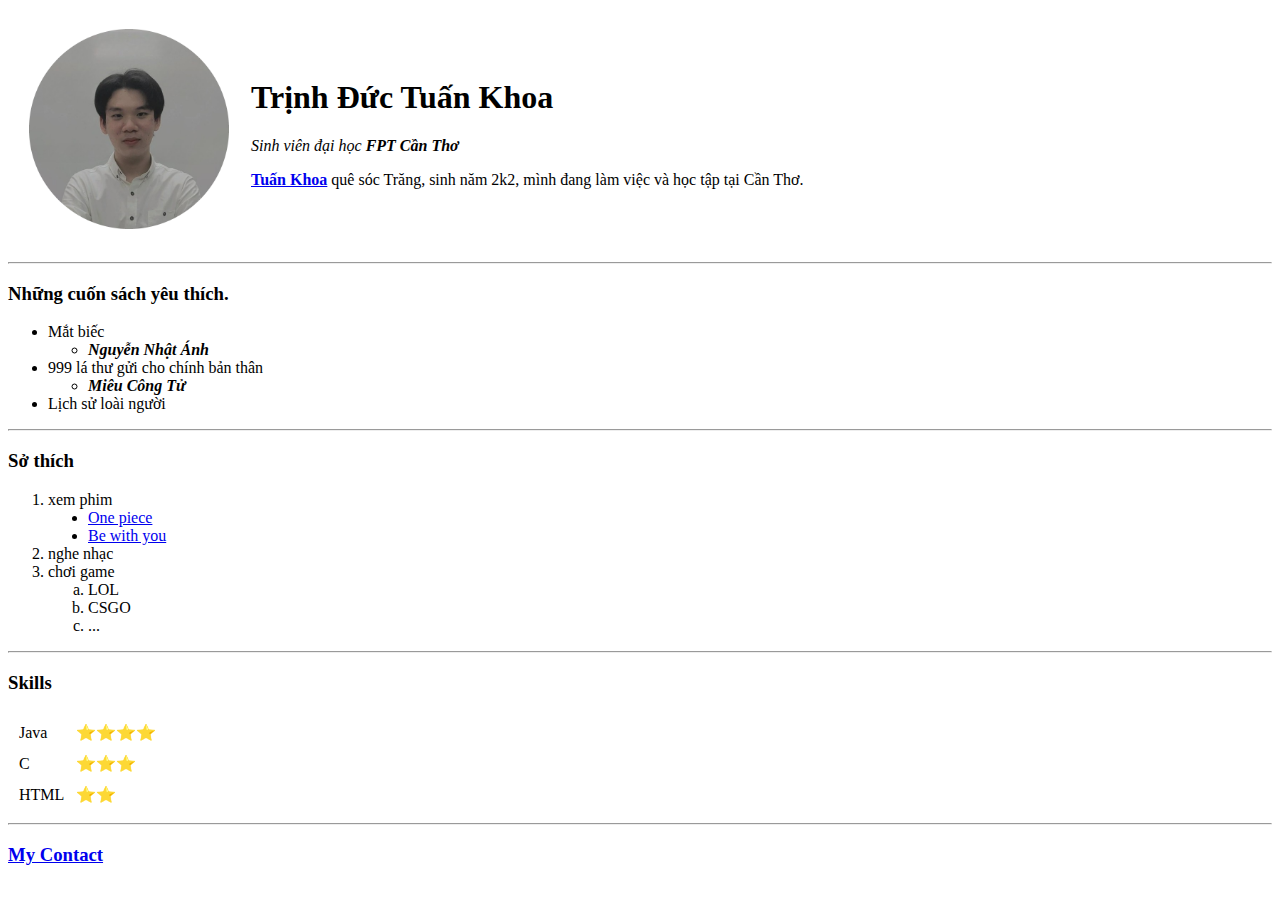
==== index.html @ 0e24ae25 "Add new file" ====
<!DOCTYPE html>
<html>

<head>
  <meta charset="utf-8">
  <title> Khoa's Personal Site</title> <!--dùng để hiển thị tên trên thanh tab-->
</head>

<body>
  <table cellspacing="20"> <!-- cellspacing được dùng để tạo khoảng các giữa 2 cột với nhau-->
    <tr>
      <td> <img src="images/Khoa_tron.png" alt="Khoa profile picture" height="200" title="This is a picture of Khoa"></td>
      <td>
        <h1>Trịnh Đức Tuấn Khoa</h1>
        <p><em>Sinh viên đại học <strong>FPT Cần Thơ</strong></em></p>
        <p><strong><a href="https://www.facebook.com/Pha.17.4/" target="_blank">Tuấn Khoa</a></strong> quê sóc Trăng, sinh năm 2k2,  mình đang làm việc và học tập tại Cần Thơ.</p>
      </td>
    </tr>
  </table>
  <hr>
  <h3>Những cuốn sách yêu thích.</h3>
  <ul>
    <li>Mắt biếc</li>
    <ul style="list-style-type:circle">
      <li> <em><strong>Nguyễn Nhật Ánh</strong></em> </li>
    </ul>
    <li>999 lá thư gửi cho chính bản thân</li>
    <ul style="list-style-type:circle">
      <li> <em><strong>Miêu Công Tử</strong></em> </li>
    </ul>
    <li>Lịch sử loài người</li>
  </ul>
  <hr>
  <h3>Sở thích</h3>
  <ol>
    <li>xem phim</li>
    <ul style="list-style-type:disc">
      <li><a href="https://www.iq.com/play/one-piece-episode-1002-lgpvgyfhlo?lang=en_us">One piece</a></li>
      <li><a href="https://motphimtv.com/phim/va-em-se-den-425.html">Be with you</a></li>
    </ul>
    <li>nghe nhạc</li>
    <li>chơi game</li>
    <ol type="a">
      <li> LOL</li>
      <li> CSGO</li>
      <li>...</li>
    </ol>
  </ol>
  <hr>
  <h3>Skills</h3>
  <table cellspacing="10">
    <tr>
      <td>Java</td>
      <td>⭐⭐⭐⭐</td>
    </tr>
    <tr>
      <td>C</td>
      <td>⭐⭐⭐</td>
    </tr>
    <tr>
      <td>HTML</td>
      <td>⭐⭐</td>
    </tr>
  </table>

  <hr>
  <h3><a href="My_Contact.html">My Contact</a></h3>
</body>

</html>
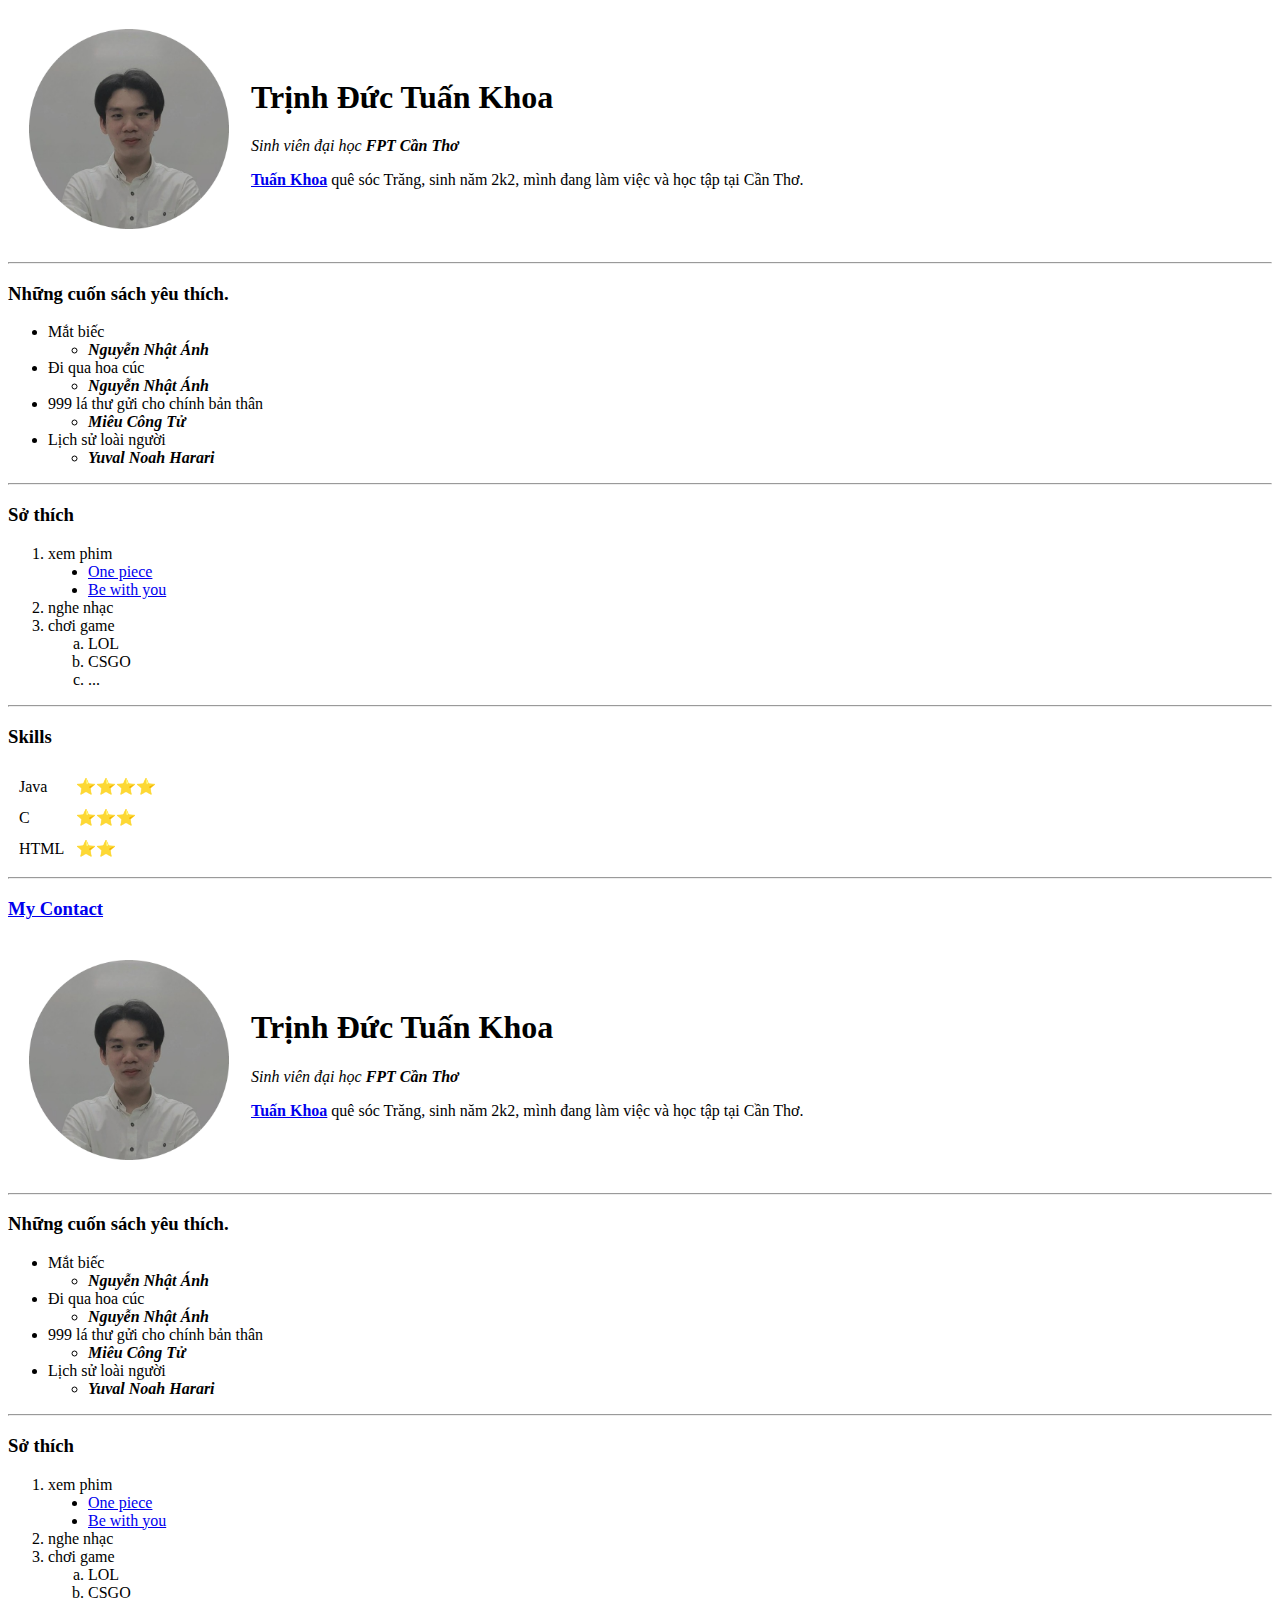
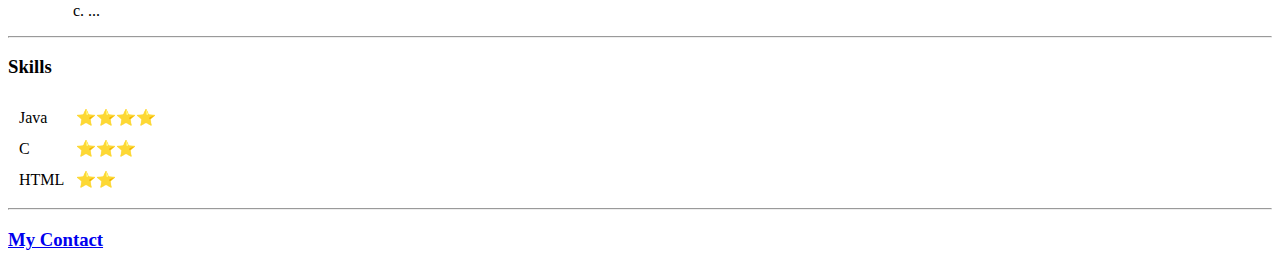
==== commit a0c06d39: "Update index.html" ====
--- a/index.html
+++ b/index.html
@@ -24,11 +24,18 @@
     <ul style="list-style-type:circle">
       <li> <em><strong>Nguyễn Nhật Ánh</strong></em> </li>
     </ul>
+    <li>Đi qua hoa cúc</li>
+    <ul style="list-style-type:circle">
+      <li> <em><strong>Nguyễn Nhật Ánh</strong></em> </li>
+    </ul>
     <li>999 lá thư gửi cho chính bản thân</li>
     <ul style="list-style-type:circle">
       <li> <em><strong>Miêu Công Tử</strong></em> </li>
     </ul>
     <li>Lịch sử loài người</li>
+    <ul  style="list-style-type:circle">
+      <li><em><strong>Yuval Noah Harari </strong></em></li>
+    </ul>
   </ul>
   <hr>
   <h3>Sở thích</h3>
@@ -68,3 +75,80 @@
 </body>
 
 </html>
+<!DOCTYPE html>
+<html>
+
+<head>
+  <meta charset="utf-8">
+  <title> Khoa's Personal Site</title> <!--dùng để hiển thị tên trên thanh tab-->
+</head>
+
+<body>
+  <table cellspacing="20"> <!-- cellspacing được dùng để tạo khoảng các giữa 2 cột với nhau-->
+    <tr>
+      <td> <img src="images/Khoa_tron.png" alt="Khoa profile picture" height="200" title="This is a picture of Khoa"></td>
+      <td>
+        <h1>Trịnh Đức Tuấn Khoa</h1>
+        <p><em>Sinh viên đại học <strong>FPT Cần Thơ</strong></em></p>
+        <p><strong><a href="https://www.facebook.com/Pha.17.4/" target="_blank">Tuấn Khoa</a></strong> quê sóc Trăng, sinh năm 2k2,  mình đang làm việc và học tập tại Cần Thơ.</p>
+      </td>
+    </tr>
+  </table>
+  <hr>
+  <h3>Những cuốn sách yêu thích.</h3>
+  <ul>
+    <li>Mắt biếc</li>
+    <ul style="list-style-type:circle">
+      <li> <em><strong>Nguyễn Nhật Ánh</strong></em> </li>
+    </ul>
+    <li>Đi qua hoa cúc</li>
+    <ul style="list-style-type:circle">
+      <li> <em><strong>Nguyễn Nhật Ánh</strong></em> </li>
+    </ul>
+    <li>999 lá thư gửi cho chính bản thân</li>
+    <ul style="list-style-type:circle">
+      <li> <em><strong>Miêu Công Tử</strong></em> </li>
+    </ul>
+    <li>Lịch sử loài người</li>
+    <ul  style="list-style-type:circle">
+      <li><em><strong>Yuval Noah Harari </strong></em></li>
+    </ul>
+  </ul>
+  <hr>
+  <h3>Sở thích</h3>
+  <ol>
+    <li>xem phim</li>
+    <ul style="list-style-type:disc">
+      <li><a href="https://www.iq.com/play/one-piece-episode-1002-lgpvgyfhlo?lang=en_us">One piece</a></li>
+      <li><a href="https://motphimtv.com/phim/va-em-se-den-425.html">Be with you</a></li>
+    </ul>
+    <li>nghe nhạc</li>
+    <li>chơi game</li>
+    <ol type="a">
+      <li> LOL</li>
+      <li> CSGO</li>
+      <li>...</li>
+    </ol>
+  </ol>
+  <hr>
+  <h3>Skills</h3>
+  <table cellspacing="10">
+    <tr>
+      <td>Java</td>
+      <td>⭐⭐⭐⭐</td>
+    </tr>
+    <tr>
+      <td>C</td>
+      <td>⭐⭐⭐</td>
+    </tr>
+    <tr>
+      <td>HTML</td>
+      <td>⭐⭐</td>
+    </tr>
+  </table>
+
+  <hr>
+  <h3><a href="My_Contact.html">My Contact</a></h3>
+</body>
+
+</html>
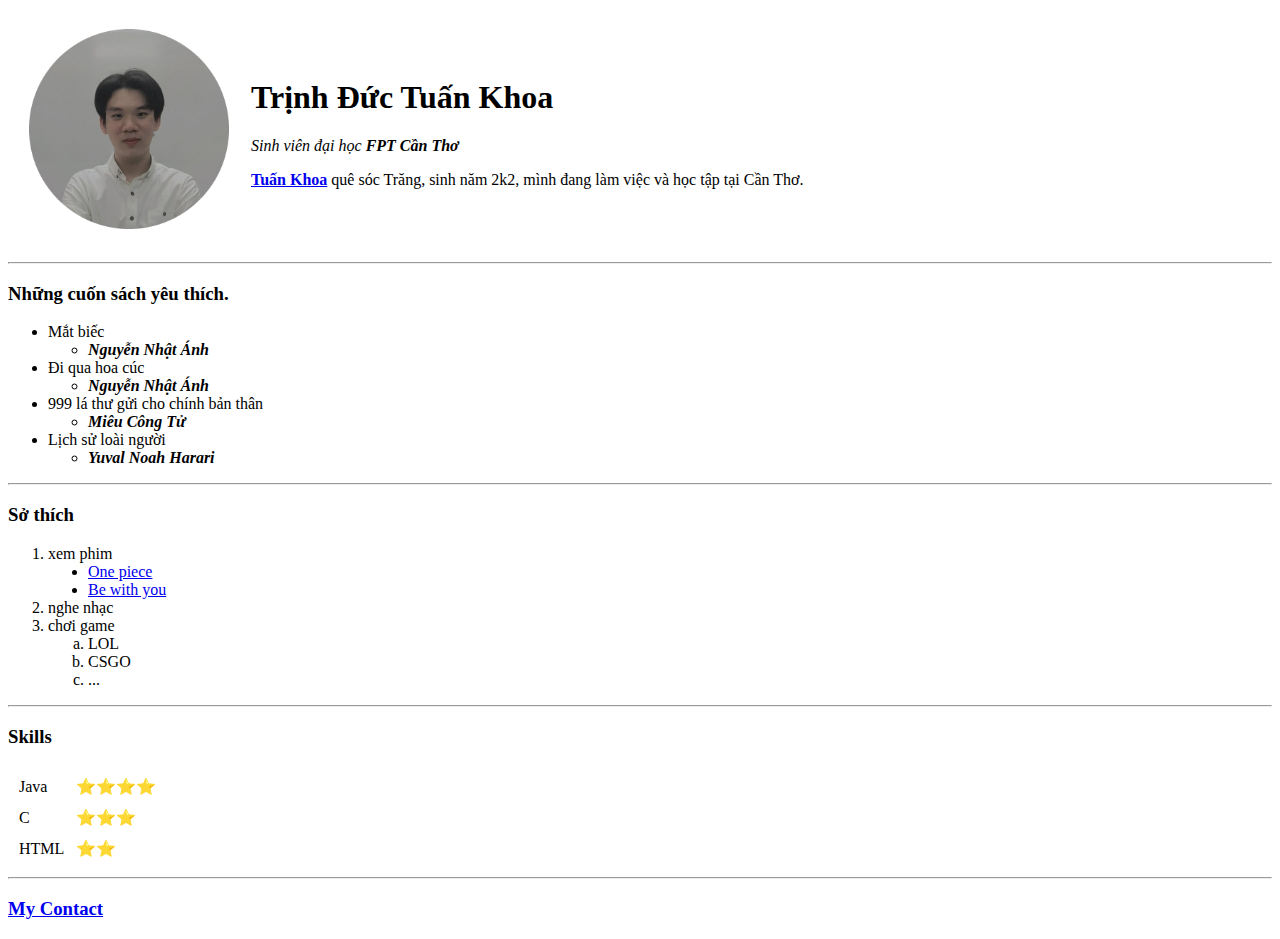
==== commit 5edf41e4: "Update index.html" ====
--- a/index.html
+++ b/index.html
@@ -75,80 +75,3 @@
 </body>
 
 </html>
-<!DOCTYPE html>
-<html>
-
-<head>
-  <meta charset="utf-8">
-  <title> Khoa's Personal Site</title> <!--dùng để hiển thị tên trên thanh tab-->
-</head>
-
-<body>
-  <table cellspacing="20"> <!-- cellspacing được dùng để tạo khoảng các giữa 2 cột với nhau-->
-    <tr>
-      <td> <img src="images/Khoa_tron.png" alt="Khoa profile picture" height="200" title="This is a picture of Khoa"></td>
-      <td>
-        <h1>Trịnh Đức Tuấn Khoa</h1>
-        <p><em>Sinh viên đại học <strong>FPT Cần Thơ</strong></em></p>
-        <p><strong><a href="https://www.facebook.com/Pha.17.4/" target="_blank">Tuấn Khoa</a></strong> quê sóc Trăng, sinh năm 2k2,  mình đang làm việc và học tập tại Cần Thơ.</p>
-      </td>
-    </tr>
-  </table>
-  <hr>
-  <h3>Những cuốn sách yêu thích.</h3>
-  <ul>
-    <li>Mắt biếc</li>
-    <ul style="list-style-type:circle">
-      <li> <em><strong>Nguyễn Nhật Ánh</strong></em> </li>
-    </ul>
-    <li>Đi qua hoa cúc</li>
-    <ul style="list-style-type:circle">
-      <li> <em><strong>Nguyễn Nhật Ánh</strong></em> </li>
-    </ul>
-    <li>999 lá thư gửi cho chính bản thân</li>
-    <ul style="list-style-type:circle">
-      <li> <em><strong>Miêu Công Tử</strong></em> </li>
-    </ul>
-    <li>Lịch sử loài người</li>
-    <ul  style="list-style-type:circle">
-      <li><em><strong>Yuval Noah Harari </strong></em></li>
-    </ul>
-  </ul>
-  <hr>
-  <h3>Sở thích</h3>
-  <ol>
-    <li>xem phim</li>
-    <ul style="list-style-type:disc">
-      <li><a href="https://www.iq.com/play/one-piece-episode-1002-lgpvgyfhlo?lang=en_us">One piece</a></li>
-      <li><a href="https://motphimtv.com/phim/va-em-se-den-425.html">Be with you</a></li>
-    </ul>
-    <li>nghe nhạc</li>
-    <li>chơi game</li>
-    <ol type="a">
-      <li> LOL</li>
-      <li> CSGO</li>
-      <li>...</li>
-    </ol>
-  </ol>
-  <hr>
-  <h3>Skills</h3>
-  <table cellspacing="10">
-    <tr>
-      <td>Java</td>
-      <td>⭐⭐⭐⭐</td>
-    </tr>
-    <tr>
-      <td>C</td>
-      <td>⭐⭐⭐</td>
-    </tr>
-    <tr>
-      <td>HTML</td>
-      <td>⭐⭐</td>
-    </tr>
-  </table>
-
-  <hr>
-  <h3><a href="My_Contact.html">My Contact</a></h3>
-</body>
-
-</html>
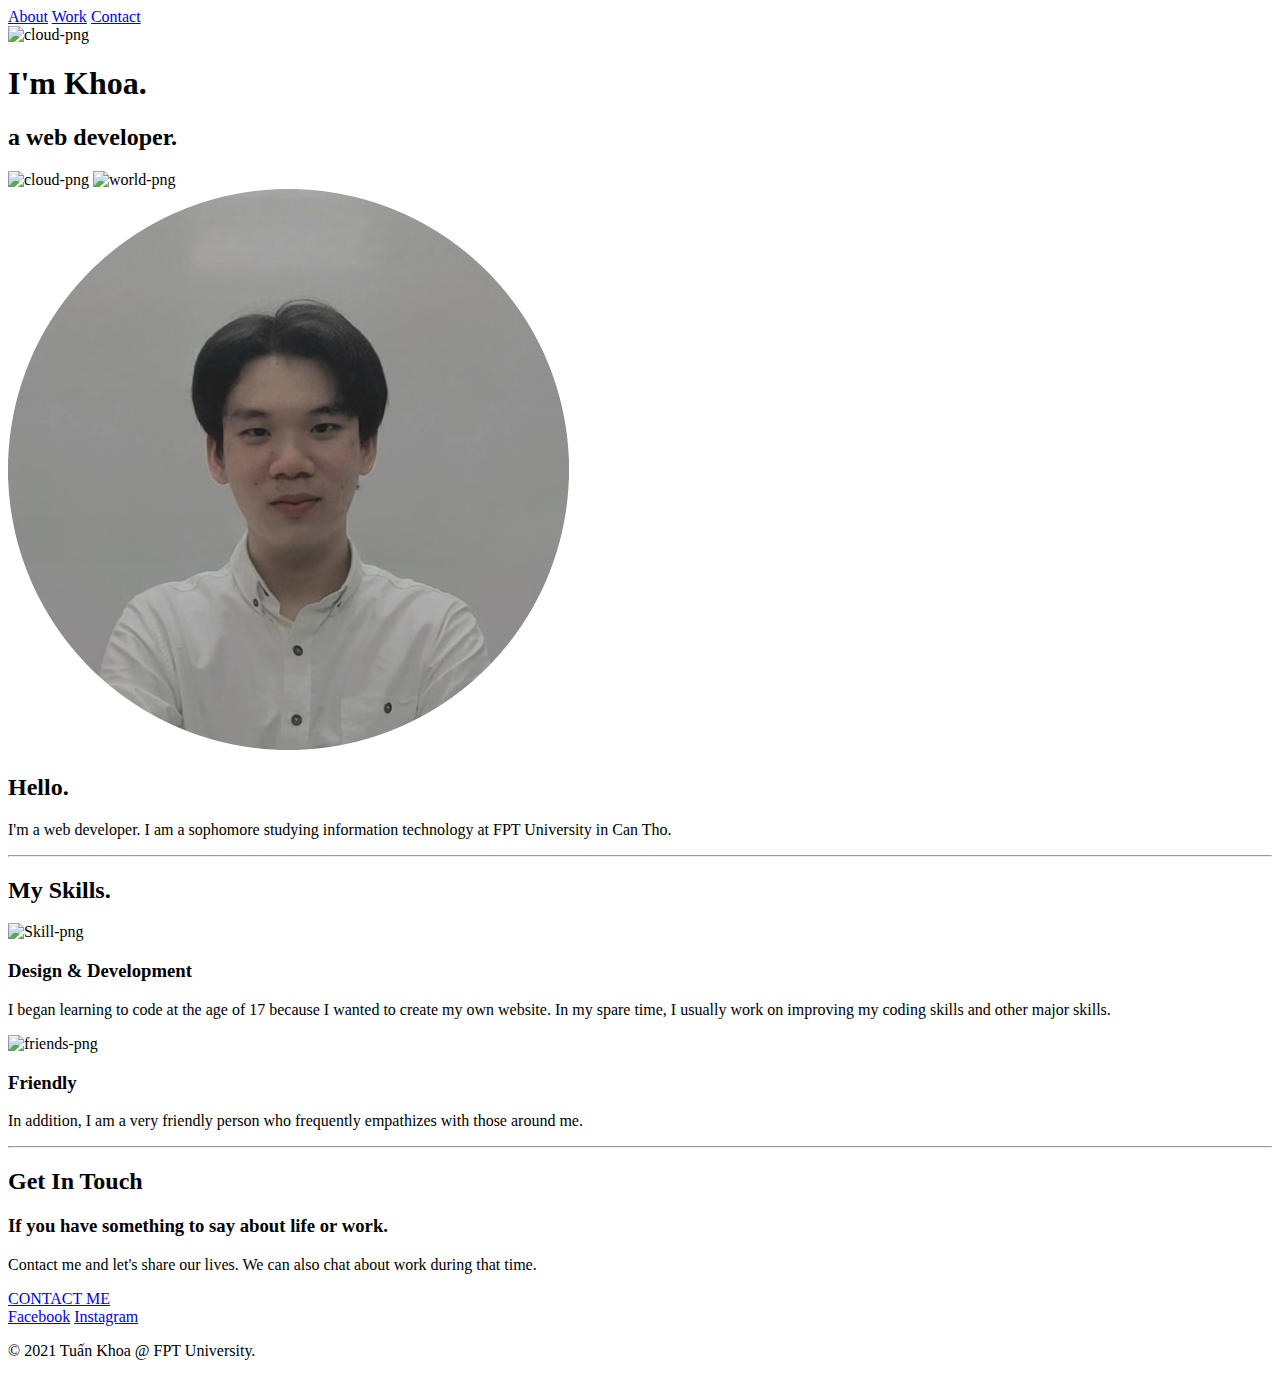
==== commit f5b070bd: "Update index.html" ====
--- a/index.html
+++ b/index.html
@@ -1,77 +1,66 @@
 <!DOCTYPE html>
-<html>
+<html lang="en" dir="ltr">
 
 <head>
   <meta charset="utf-8">
-  <title> Khoa's Personal Site</title> <!--dùng để hiển thị tên trên thanh tab-->
+  <title>Tuấn Khoa</title>
+  <link rel="stylesheet" type="text/css" href="css/styles.css">
+  <link rel="icon" href="Avatars.png">
+  <link rel="preconnect" href="https://fonts.googleapis.com">
+  <link rel="preconnect" href="https://fonts.gstatic.com" crossorigin>
+  <link href="https://fonts.googleapis.com/css2?family=Imperial+Script&family=Merriweather&family=Montserrat&display=swap" rel="stylesheet">
 </head>
 
 <body>
-  <table cellspacing="20"> <!-- cellspacing được dùng để tạo khoảng các giữa 2 cột với nhau-->
-    <tr>
-      <td> <img src="images/Khoa_tron.png" alt="Khoa profile picture" height="200" title="This is a picture of Khoa"></td>
-      <td>
-        <h1>Trịnh Đức Tuấn Khoa</h1>
-        <p><em>Sinh viên đại học <strong>FPT Cần Thơ</strong></em></p>
-        <p><strong><a href="https://www.facebook.com/Pha.17.4/" target="_blank">Tuấn Khoa</a></strong> quê sóc Trăng, sinh năm 2k2,  mình đang làm việc và học tập tại Cần Thơ.</p>
-      </td>
-    </tr>
-  </table>
-  <hr>
-  <h3>Những cuốn sách yêu thích.</h3>
-  <ul>
-    <li>Mắt biếc</li>
-    <ul style="list-style-type:circle">
-      <li> <em><strong>Nguyễn Nhật Ánh</strong></em> </li>
-    </ul>
-    <li>Đi qua hoa cúc</li>
-    <ul style="list-style-type:circle">
-      <li> <em><strong>Nguyễn Nhật Ánh</strong></em> </li>
-    </ul>
-    <li>999 lá thư gửi cho chính bản thân</li>
-    <ul style="list-style-type:circle">
-      <li> <em><strong>Miêu Công Tử</strong></em> </li>
-    </ul>
-    <li>Lịch sử loài người</li>
-    <ul  style="list-style-type:circle">
-      <li><em><strong>Yuval Noah Harari </strong></em></li>
-    </ul>
-  </ul>
-  <hr>
-  <h3>Sở thích</h3>
-  <ol>
-    <li>xem phim</li>
-    <ul style="list-style-type:disc">
-      <li><a href="https://www.iq.com/play/one-piece-episode-1002-lgpvgyfhlo?lang=en_us">One piece</a></li>
-      <li><a href="https://motphimtv.com/phim/va-em-se-den-425.html">Be with you</a></li>
-    </ul>
-    <li>nghe nhạc</li>
-    <li>chơi game</li>
-    <ol type="a">
-      <li> LOL</li>
-      <li> CSGO</li>
-      <li>...</li>
-    </ol>
-  </ol>
-  <hr>
-  <h3>Skills</h3>
-  <table cellspacing="10">
-    <tr>
-      <td>Java</td>
-      <td>⭐⭐⭐⭐</td>
-    </tr>
-    <tr>
-      <td>C</td>
-      <td>⭐⭐⭐</td>
-    </tr>
-    <tr>
-      <td>HTML</td>
-      <td>⭐⭐</td>
-    </tr>
-  </table>
+  <div class="topnav">
+    <a class="topnav-hover" href="#about">About</a>
+    <a class="topnav-hover" href="#work">Work</a>
+    <a class="topnav-hover" href="#contact">Contact</a>
+  </div>
+  <div class="top">
+    <img class="top-cloud" src="images/cloud (1).png" alt="cloud-png">
+    <h1>I'm Khoa.</h1>
+    <h2 class="haha">a web developer.</h2>
+    <img class="bot-cloud" src="images/cloud (1).png" alt="cloud-png">
+    <img class="world" src="images/world.png" alt="world-png">
+  </div>
 
-  <hr>
-  <h3><a href="My_Contact.html">My Contact</a></h3>
+  <div class="middle-container">
+    <div id="about" class="profile">
+      <img class="Khoa-picture" src="images/Khoa_tron.png" alt="Khoa's picture">
+      <h2>Hello.</h2>
+      <p class="intro">I'm a web developer. I am a sophomore studying information technology at FPT University in Can Tho.</p>
+    </div>
+    <hr>
+    <div id="work" class="skills">
+      <h2>My Skills.</h2>
+      <div class="skill-row">
+        <img class="skill-img" src="images/skill.png" alt="Skill-png">
+        <h3>Design & Development</h3>
+        <p>I began learning to code at the age of 17 because I wanted to create my own website. In my spare time, I usually work on improving my coding skills and other major skills.</p>
+      </div>
+      <div class="skill-row">
+        <img class="friends-img" src="images/friends.png" alt="friends-png">
+        <h3>Friendly</h3>
+        <p>In addition, I am a very friendly person who frequently empathizes with those around me.</p>
+      </div>
+    </div>
+    <hr>
+    <div class="contact-me-img">
+      <h2>Get In Touch</h2>
+    </div>
+    <div id="contact" class="contact-me">
+      <h3 class="description-contact-me">If you have something to say about life or work.</h3>
+      <p class="description-contact-me">Contact me and let's share our lives. We can also chat about work during that time.</p>
+      <a class="btn" href="mailto:tuankhoa17402@gmail.com">CONTACT ME</a> <br>
+    </div>
+  </div>
+
+  <div class="bottom-container">
+    <a class="footer-link" href="https://www.facebook.com/Pha.17.4/" target="_blank"> Facebook</a>
+    <a class="footer-link" href="https://www.instagram.com/tdtkhoa.174/" target="_blank"> Instagram</a>
+    <p class="end">© 2021 Tuấn Khoa @ FPT University.</p>
+  </div>
 </body>
 
 </html>
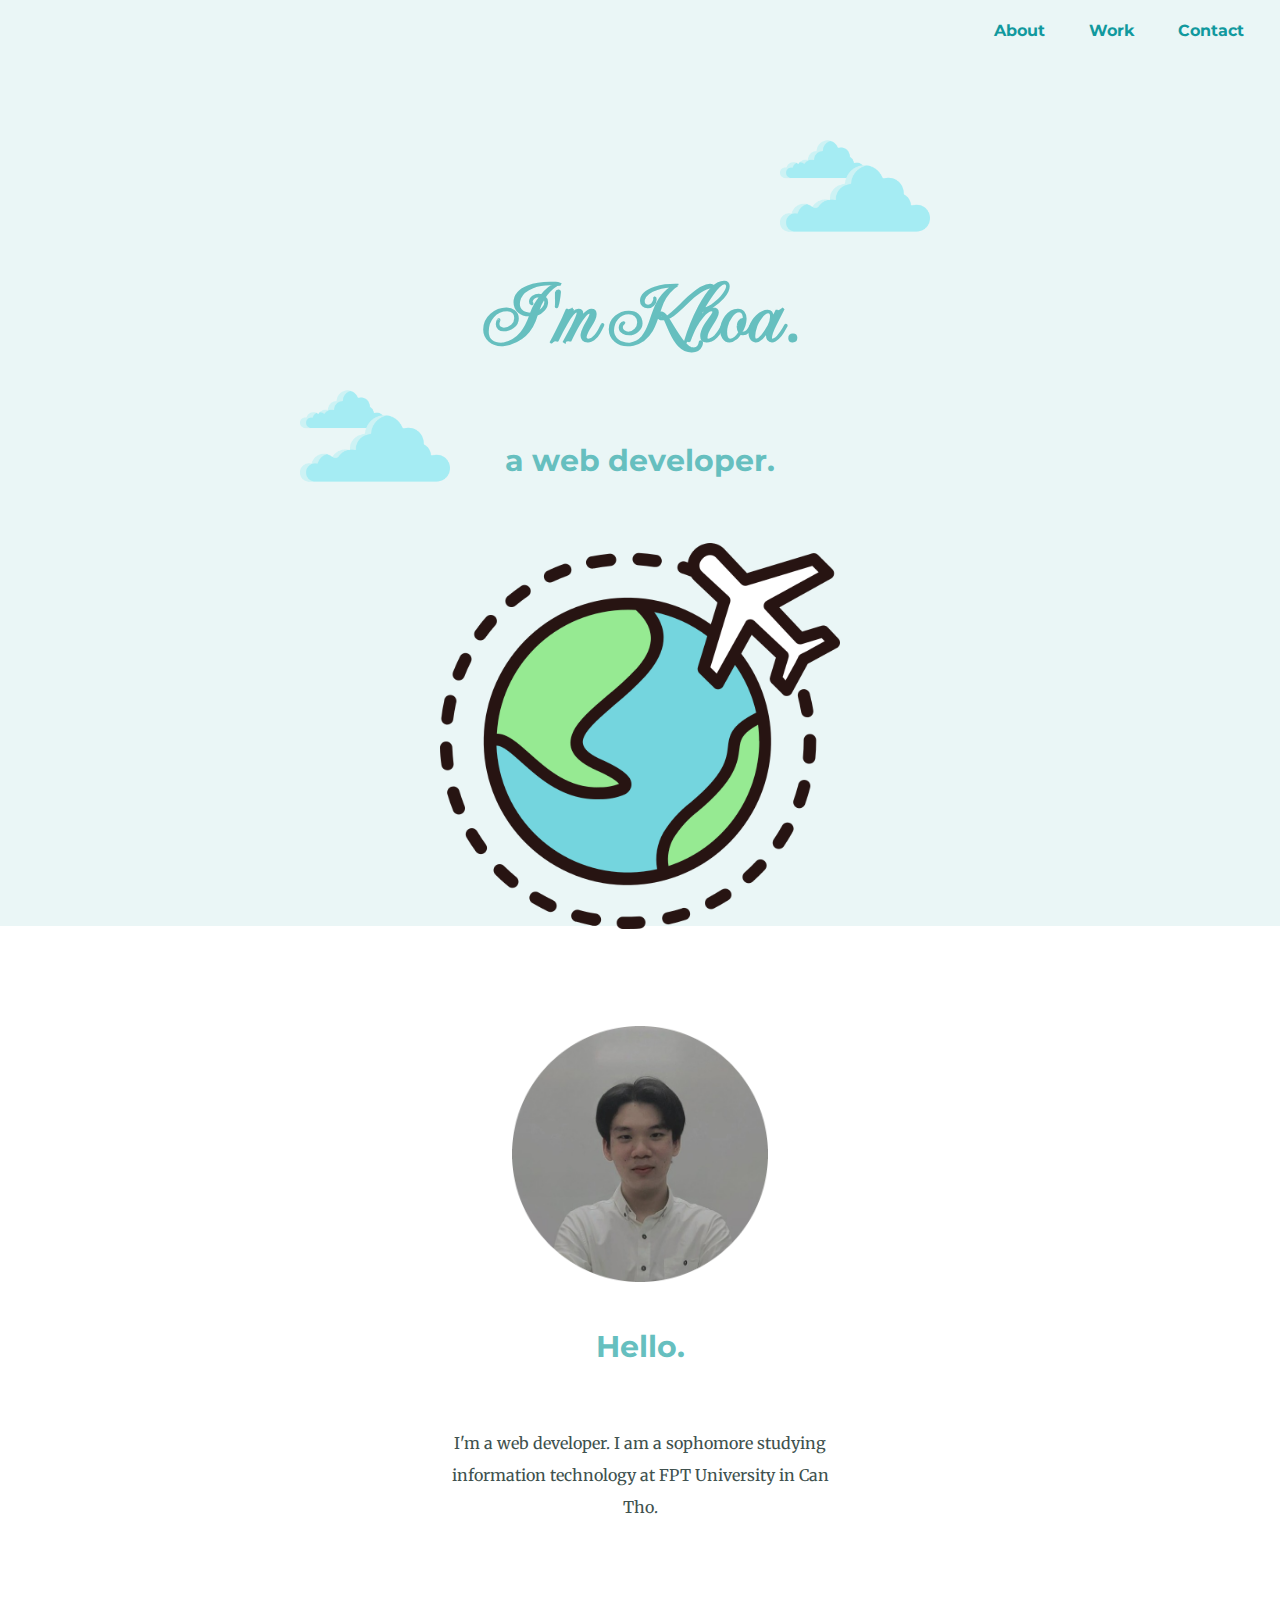
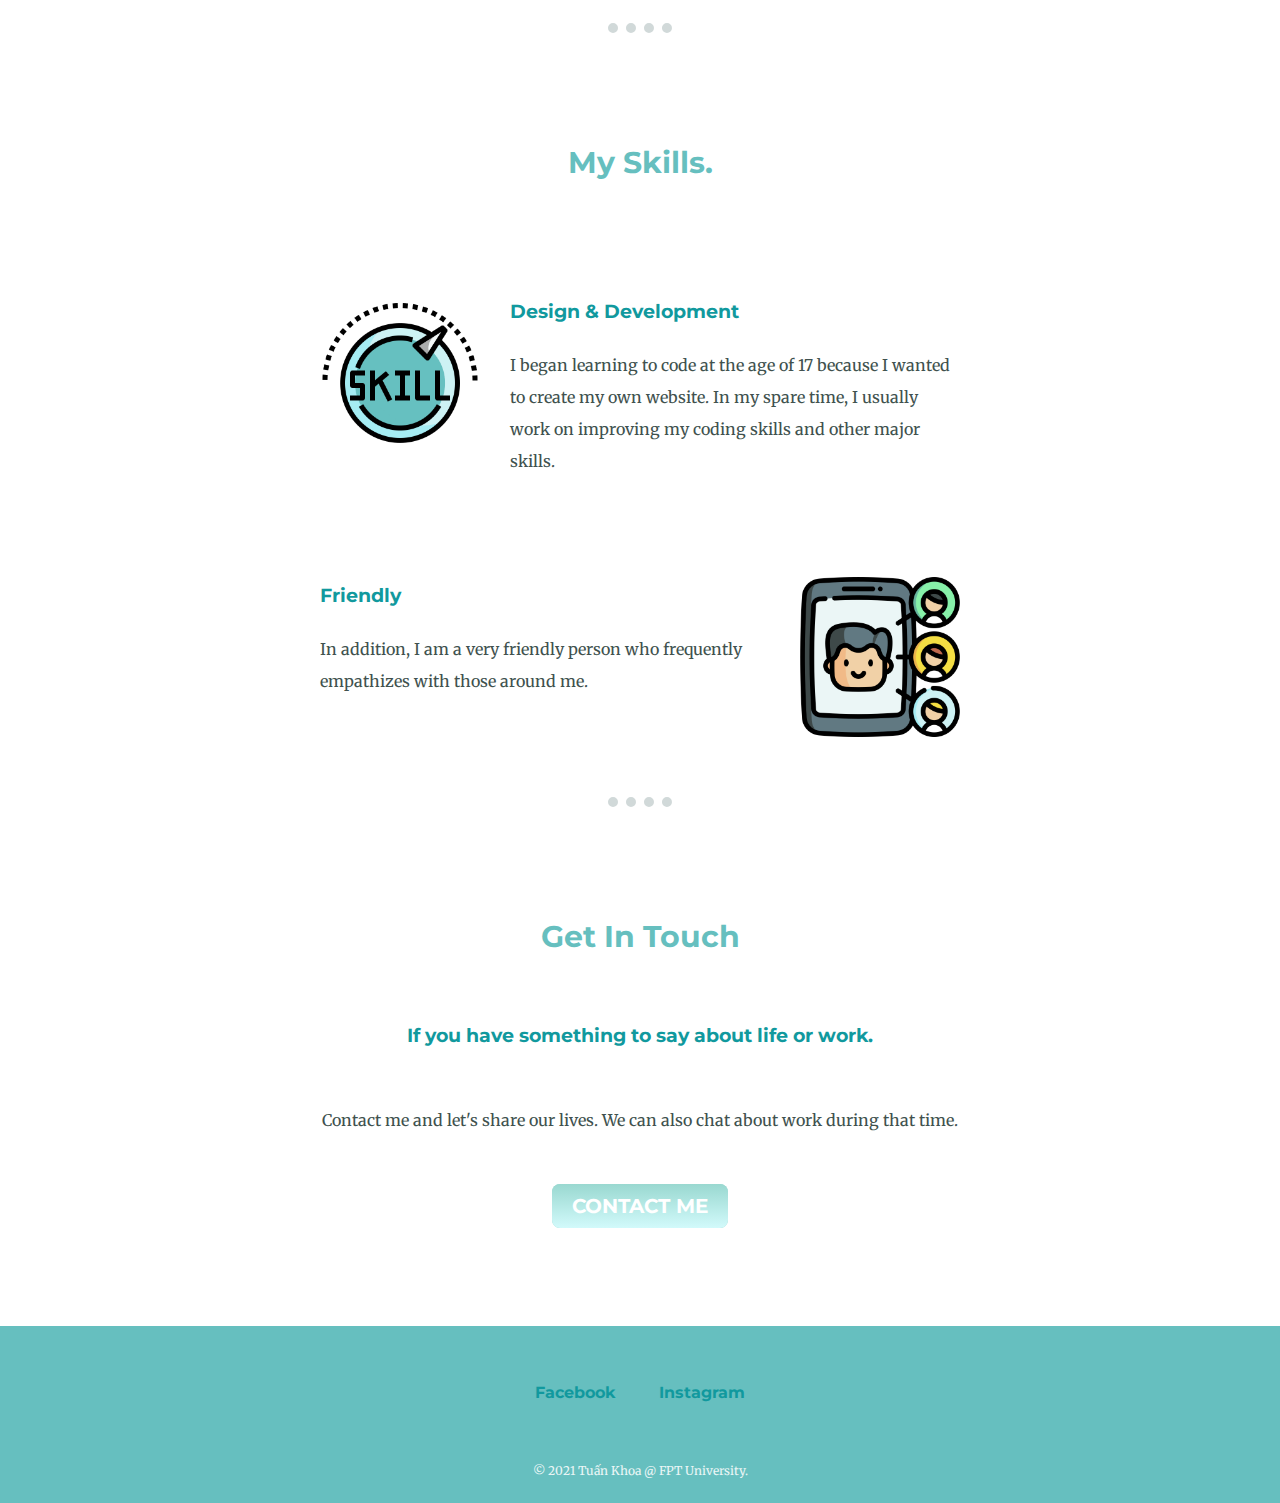
==== commit 7c647ef1: "Update index.html" ====
--- a/index.html
+++ b/index.html
@@ -4,7 +4,7 @@
 <head>
   <meta charset="utf-8">
   <title>Tuấn Khoa</title>
-  <link rel="stylesheet" type="text/css" href="css/styles.css">
+  <link rel="stylesheet" type="text/css" href="styles.css">
   <link rel="icon" href="Avatars.png">
   <link rel="preconnect" href="https://fonts.googleapis.com">
   <link rel="preconnect" href="https://fonts.gstatic.com" crossorigin>
--- a/styles.css
+++ b/styles.css
@@ -0,0 +1,169 @@
+body {
+  color: #40514E;
+  line-height: 2;
+  margin: 0;
+  text-align: center;
+  font-family: 'Merriweather', serif;
+}
+
+hr {
+  border-style: none;
+  border-top-style: dotted;
+  border-width: 10px;
+  width: 5%;
+  color: #D1D9D9;
+  margin: 50 auto 50;
+}
+
+h1 {
+  margin: 50px auto 0 auto;
+  font-family: 'Imperial Script', cursive;
+  font-size: 5.625rem;
+  color: #66BFBF;
+}
+
+h2 {
+  font-family: 'Montserrat', sans-serif;
+  font-size: 1.875rem;
+  font-weight: bolder;
+  color: #66BFBF;
+}
+
+h3 {
+  font-family: 'Montserrat', sans-serif;
+  color: #11999E;
+}
+
+a {
+  color: #11999E;
+  font-family: 'Montserrat', sans-serif;
+  font-weight: bolder;
+  text-decoration: none;
+  margin: 20px;
+}
+
+a:hover {
+  color: #EAF6F6;
+}
+
+.topnav{
+  background-color: #EAF6F6;
+  text-align: right;
+  padding: 14px 16px;
+}
+
+.topnav-hover:hover{
+  color: #AAAAAA;
+}
+
+.top {
+  background-color: #EAF6F6;
+  position: relative;
+  padding-top: 115px;
+}
+
+.top-cloud {
+  position: absolute;
+  right: 350px;
+  top: 50px;
+  width: 150px;
+}
+
+.bot-cloud {
+  position: absolute;
+  left: 300px;
+  top: 300px;
+  width: 150px;
+}
+
+.world {
+  position: relative;
+  top: 20px;
+  width: 400px;
+}
+
+.Khoa-picture {
+  margin-top: 100px;
+  width: 256px;
+}
+
+.intro {
+  margin: 50px auto 100px;
+  width: 30%;
+}
+
+.skills {
+  margin: 100px auto 100px;
+}
+
+.skill-img {
+  /*  width: 256px; */
+  width: 25%;
+  float: left;
+  margin-right: 30px;
+}
+
+.friends-img {
+  /*  width: 256px; */
+  width: 25%;
+  float: right;
+  margin-left: 30px;
+}
+
+.skill-row {
+  margin: 100px auto 100px auto;
+  width: 50%;
+  text-align: left;
+}
+
+.contact-me-img {
+  margin: 100px auto auto auto;
+}
+
+.contact-me {
+  margin: 0 auto 100px auto;
+}
+
+.description-contact-me {
+  margin: 50px auto 50px auto;
+}
+
+.btn {
+  background: #99D8D0;
+  background-image: -webkit-linear-gradient(top, #99D8D0, #D2FAFB);
+  background-image: -moz-linear-gradient(top, #99D8D0, #D2FAFB);
+  background-image: -ms-linear-gradient(top, #99D8D0, #D2FAFB);
+  background-image: -o-linear-gradient(top, #99D8D0, #D2FAFB);
+  background-image: linear-gradient(to bottom, #99D8D0, #D2FAFB);
+  -webkit-border-radius: 8;
+  -moz-border-radius: 8;
+  border-radius: 8px;
+  font-family: 'Montserrat', sans-serif;
+  color: #ffffff;
+  font-size: 20px;
+  padding: 10px 20px 10px 20px;
+  text-decoration: none;
+}
+
+.btn:hover {
+  background: #71DFE7;
+  background-image: -webkit-linear-gradient(top, #71DFE7, #C2FFF9);
+  background-image: -moz-linear-gradient(top, #71DFE7, #C2FFF9);
+  background-image: -ms-linear-gradient(top, #71DFE7, #C2FFF9);
+  background-image: -o-linear-gradient(top, #71DFE7, #C2FFF9);
+  background-image: linear-gradient(to bottom, #71DFE7, #C2FFF9);
+  text-decoration: none;
+}
+
+.bottom-container {
+  background-color: #66BFBF;
+  margin: 0;
+  padding-top: 50px;
+  padding-bottom: 20px;
+}
+
+.end {
+  color: #EAF6F6;
+  font-size: 0.75rem;
+  margin: 50px 0 0;
+}
